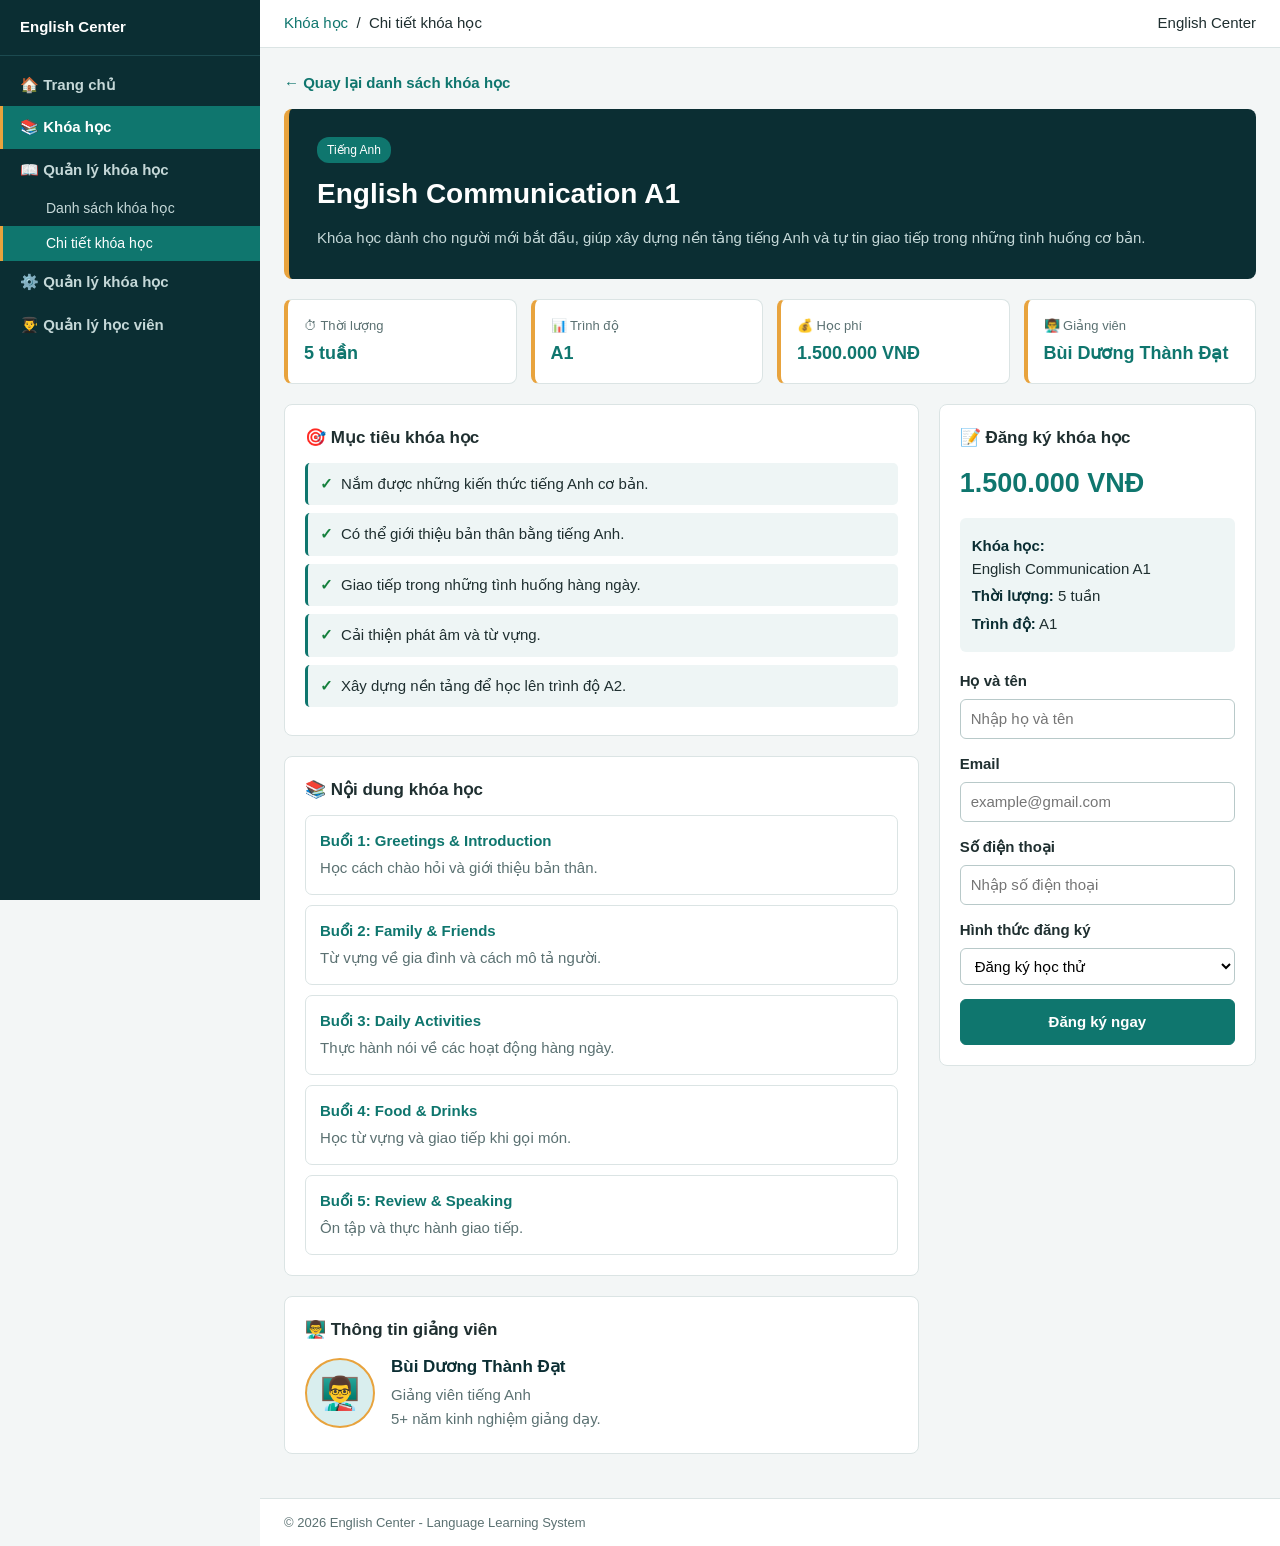
==== course-detail.html @ 7ed424e3 "Add files via upload" ====
<!DOCTYPE html>
<html lang="vi">

<head>
    <meta charset="UTF-8">
    <meta name="viewport" content="width=device-width, initial-scale=1.0">

    <title>Chi tiết khóa học - English Center</title>

    <style>


        :root{
            --pri:#0f766e;
            --dark:#0b2e33;
            --acc:#e8a33d;
            --bg:#f3f6f6;
            --bd:#dbe4e4;
            --ok:#15803d;
            --warn:#b45309;
            --dan:#b91c1c
        }

        *{
            box-sizing:border-box
        }

        body{
            margin:0;
            font:15px/1.5 "Be Vietnam Pro","Segoe UI",Arial,sans-serif;
            background:var(--bg);
            color:#1f2f30
        }

        a{
            color:inherit;
            text-decoration:none
        }

        :focus-visible{
            outline:2px solid var(--acc);
            outline-offset:2px
        }


        
        .layout{
            display:flex;
            min-height:100vh
        }


       
        .sidebar{
            width:260px;
            flex-shrink:0;
            background:var(--dark);
            color:#c5d8d8;
            padding:16px 0;
            position:sticky;
            top:0;
            height:100vh;
            overflow-y:auto
        }

        .brand{
            display:block;
            padding:0 20px 16px;
            margin-bottom:8px;
            font-weight:700;
            color:#fff;
            border-bottom:1px solid #1c4a50
        }

        .menu-link,
        .menu-group summary{
            display:block;
            padding:10px 20px;
            font-weight:600;
            cursor:pointer
        }

        .menu-group ul{
            list-style:none;
            margin:0;
            padding:0
        }

        .menu-group li a{
            display:block;
            padding:7px 20px 7px 46px;
            font-size:14px
        }

        .menu-link:hover,
        .menu-group summary:hover,
        .menu-group li a:hover{
            background:#12454b
        }

        .menu-link.active,
        .menu-group li a.active{
            background:var(--pri);
            color:#fff;
            box-shadow:inset 3px 0 var(--acc)
        }


        
        .content{
            flex:1;
            display:flex;
            flex-direction:column;
            min-width:0
        }


        .topbar{
            display:flex;
            justify-content:space-between;
            align-items:center;
            padding:12px 24px;
            background:#fff;
            border-bottom:1px solid var(--bd)
        }

        .breadcrumb a{
            color:var(--pri)
        }


        
        .main{
            flex:1;
            padding:24px
        }

        .main h1{
            margin:0 0 20px;
            font-size:22px
        }


       
        .card{
            background:#fff;
            border:1px solid var(--bd);
            border-radius:8px;
            padding:20px;
            margin-bottom:20px
        }

        .card h2{
            margin:0 0 12px;
            font-size:17px
        }

        .card h3{
            margin:0 0 12px;
            font-size:17px
        }



        .course-header{
            background:var(--dark);
            color:#fff;
            border-radius:8px;
            padding:28px;
            margin-bottom:20px;
            border-left:5px solid var(--acc)
        }

        .course-header .course-tag{
            display:inline-block;
            background:var(--pri);
            color:#fff;
            padding:4px 10px;
            border-radius:12px;
            font-size:12px;
            margin-bottom:10px
        }

        .course-header h1{
            margin:0 0 10px;
            font-size:28px
        }

        .course-header p{
            margin:0;
            color:#c5d8d8;
            max-width:850px;
            line-height:1.7
        }


      
        .course-info{
            display:grid;
            grid-template-columns:
                repeat(auto-fit,minmax(180px,1fr));
            gap:14px;
            margin-bottom:20px
        }

        .info-box{
            background:#fff;
            border:1px solid var(--bd);
            border-left:4px solid var(--acc);
            border-radius:8px;
            padding:16px
        }

        .info-box span{
            display:block;
            color:#5b7172;
            font-size:13px;
            margin-bottom:5px
        }

        .info-box strong{
            color:var(--pri);
            font-size:18px
        }



        .grid-2{
            display:grid;
            grid-template-columns:
                minmax(0,2fr)
                minmax(300px,1fr);
            gap:20px
        }


        .goal-list{
            list-style:none;
            padding:0;
            margin:0
        }

        .goal-list li{
            padding:10px 12px;
            margin-bottom:8px;
            background:#eef5f5;
            border-left:3px solid var(--pri);
            border-radius:5px
        }

        .goal-list li::before{
            content:"✓";
            color:var(--ok);
            font-weight:bold;
            margin-right:8px
        }


        
        .lesson{
            border:1px solid var(--bd);
            border-radius:7px;
            padding:14px;
            margin-bottom:10px;
            background:#fff
        }

        .lesson:last-child{
            margin-bottom:0
        }

        .lesson-title{
            font-weight:700;
            color:var(--pri);
            margin-bottom:5px
        }

        .lesson p{
            margin:0;
            color:#5b7172
        }


        
        .teacher{
            display:flex;
            align-items:center;
            gap:16px
        }

        .teacher-avatar{
            width:70px;
            height:70px;
            flex-shrink:0;
            border-radius:50%;
            background:#d9eeee;
            display:flex;
            align-items:center;
            justify-content:center;
            font-size:32px;
            border:2px solid var(--acc)
        }

        .teacher-info h3{
            margin:0 0 4px;
            color:var(--dark)
        }

        .teacher-info p{
            margin:2px 0;
            color:#5b7172
        }


       
        .register-card{
            position:sticky;
            top:20px
        }

        .register-price{
            font-size:27px;
            font-weight:700;
            color:var(--pri);
            margin-bottom:15px
        }

        .register-summary{
            background:#eef5f5;
            border-radius:6px;
            padding:12px;
            margin-bottom:18px
        }

        .register-summary p{
            margin:5px 0
        }

        .register-summary strong{
            color:var(--dark)
        }


        
        .field{
            display:flex;
            flex-direction:column;
            gap:6px;
            margin-bottom:14px
        }

        .field label{
            font-weight:600
        }

        input,
        select,
        textarea{
            width:100%;
            padding:8px 10px;
            border:1px solid #b8c9c9;
            border-radius:6px;
            font:inherit;
            background:#fff
        }

        input:focus,
        select:focus,
        textarea:focus{
            border-color:var(--pri);
            outline:none;
            box-shadow:0 0 0 2px rgba(15,118,110,.1)
        }



        .btn{
            display:inline-block;
            padding:8px 14px;
            border:1px solid #b8c9c9;
            border-radius:6px;
            background:#fff;
            font:inherit;
            cursor:pointer
        }

        .btn:hover{
            background:#eef5f5
        }

        .btn-primary{
            background:var(--pri);
            border-color:var(--pri);
            color:#fff;
            width:100%;
            padding:11px 14px;
            font-weight:600
        }

        .btn-primary:hover{
            background:#0d5f59
        }

        .btn-back{
            display:inline-block;
            color:var(--pri);
            margin-bottom:15px;
            font-weight:600
        }

        .btn-back:hover{
            text-decoration:underline
        }


        
        .success-message{
            display:none;
            margin-top:14px;
            padding:12px;
            border-radius:6px;
            background:#dcfce7;
            color:var(--ok);
            border:1px solid #bbf7d0
        }


       

        .footer{
            padding:14px 24px;
            font-size:13px;
            color:#5b7172;
            background:#fff;
            border-top:1px solid var(--bd)
        }


       

        @media(max-width:900px){

            .grid-2{
                grid-template-columns:1fr
            }

            .register-card{
                position:static
            }

        }


        @media(max-width:768px){

            .layout{
                flex-direction:column
            }

            .sidebar{
                width:100%;
                position:static;
                height:auto
            }

            .main,
            .topbar{
                padding:16px
            }

            .course-header h1{
                font-size:23px
            }

            .course-info{
                grid-template-columns:1fr 1fr
            }

        }


        @media(max-width:500px){

            .course-info{
                grid-template-columns:1fr
            }

            .teacher{
                align-items:flex-start
            }

        }

    </style>
</head>


<body>


<div class="layout">


   
    <aside class="sidebar">

        <a href="index.html" class="brand">
            English Center
        </a>


        <a href="index.html" class="menu-link">
            🏠 Trang chủ
        </a>


        <a href="courses.html" class="menu-link active">
            📚 Khóa học
        </a>


        <details class="menu-group" open>

            <summary>
                📖 Quản lý khóa học
            </summary>

            <ul>

                <li>
                    <a href="courses.html">
                        Danh sách khóa học
                    </a>
                </li>

                <li>
                    <a href="course-detail.html?course=a1"
                       class="active">
                        Chi tiết khóa học
                    </a>
                </li>

            </ul>

        </details>


        <a href="admin-courses.html" class="menu-link">
            ⚙️ Quản lý khóa học
        </a>


        <a href="admin-students.html" class="menu-link">
            👨‍🎓 Quản lý học viên
        </a>

    </aside>



    
    <div class="content">


        <!-- TOPBAR -->

        <div class="topbar">

            <div class="breadcrumb">

                <a href="courses.html">
                    Khóa học
                </a>

                &nbsp;/&nbsp;

                <span>
                    Chi tiết khóa học
                </span>

            </div>

            <div>
                English Center
            </div>

        </div>



        <!-- MAIN -->

        <main class="main">


            <!-- BACK -->

            <a href="courses.html" class="btn-back">
                ← Quay lại danh sách khóa học
            </a>



            <!-- COURSE HEADER -->

            <section class="course-header">

                <span class="course-tag" id="courseLanguage">
                    Tiếng Anh
                </span>

                <h1 id="courseTitle">
                    English Communication A1
                </h1>

                <p id="courseDescription">
                    Khóa học dành cho người mới bắt đầu,
                    giúp xây dựng nền tảng tiếng Anh và
                    tự tin giao tiếp trong những tình huống cơ bản.
                </p>

            </section>



            <!-- COURSE INFORMATION -->

            <div class="course-info">


                <div class="info-box">

                    <span>
                        ⏱ Thời lượng
                    </span>

                    <strong id="courseDuration">
                        5 tuần
                    </strong>

                </div>


                <div class="info-box">

                    <span>
                        📊 Trình độ
                    </span>

                    <strong id="courseLevel">
                        A1
                    </strong>

                </div>


                <div class="info-box">

                    <span>
                        💰 Học phí
                    </span>

                    <strong id="coursePrice">
                        1.500.000 VNĐ
                    </strong>

                </div>


                <div class="info-box">

                    <span>
                        👨‍🏫 Giảng viên
                    </span>

                    <strong id="courseTeacher">
                        Nguyễn Minh Anh
                    </strong>

                </div>

            </div>



            <!-- 2 COLUMNS -->

            <div class="grid-2">


                <!-- =================================================
                     LEFT
                ================================================== -->

                <div>


                    <!-- MỤC TIÊU -->

                    <section class="card">

                        <h2>
                            🎯 Mục tiêu khóa học
                        </h2>

                        <ul
                            class="goal-list"
                            id="courseGoals">
                        </ul>

                    </section>



                    <!-- NỘI DUNG -->

                    <section class="card">

                        <h2>
                            📚 Nội dung khóa học
                        </h2>

                        <div id="courseLessons">
                        </div>

                    </section>



                    <!-- GIẢNG VIÊN -->

                    <section class="card">

                        <h2>
                            👨‍🏫 Thông tin giảng viên
                        </h2>

                        <div class="teacher">

                            <div class="teacher-avatar">
                                👨‍🏫
                            </div>

                            <div class="teacher-info">

                                <h3 id="teacherName">
                                    Nguyễn Minh Anh
                                </h3>

                                <p id="teacherJob">
                                    Giảng viên tiếng Anh
                                </p>

                                <p id="teacherExperience">
                                    5+ năm kinh nghiệm giảng dạy.
                                </p>

                            </div>

                        </div>

                    </section>


                </div>



                <!-- =================================================
                     RIGHT - REGISTER
                ================================================== -->

                <div>


                    <section class="card register-card">

                        <h2>
                            📝 Đăng ký khóa học
                        </h2>


                        <div
                            class="register-price"
                            id="registerPrice">
                            1.500.000 VNĐ
                        </div>


                        <div class="register-summary">

                            <p>
                                <strong>Khóa học:</strong><br>

                                <span id="registerCourse">
                                    English Communication A1
                                </span>
                            </p>


                            <p>
                                <strong>Thời lượng:</strong>

                                <span id="registerDuration">
                                    5 tuần
                                </span>
                            </p>


                            <p>
                                <strong>Trình độ:</strong>

                                <span id="registerLevel">
                                    A1
                                </span>
                            </p>

                        </div>



                        <!-- FORM -->

                        <form id="registerForm">


                            <div class="field">

                                <label for="studentName">
                                    Họ và tên
                                </label>

                                <input
                                    type="text"
                                    id="studentName"
                                    placeholder="Nhập họ và tên"
                                    required
                                >

                            </div>



                            <div class="field">

                                <label for="studentEmail">
                                    Email
                                </label>

                                <input
                                    type="email"
                                    id="studentEmail"
                                    placeholder="example@gmail.com"
                                    required
                                >

                            </div>



                            <div class="field">

                                <label for="studentPhone">
                                    Số điện thoại
                                </label>

                                <input
                                    type="tel"
                                    id="studentPhone"
                                    placeholder="Nhập số điện thoại"
                                    required
                                >

                            </div>



                            <div class="field">

                                <label for="registerType">
                                    Hình thức đăng ký
                                </label>

                                <select id="registerType">

                                    <option value="trial">
                                        Đăng ký học thử
                                    </option>

                                    <option value="course">
                                        Đăng ký khóa học
                                    </option>

                                </select>

                            </div>



                            <button
                                type="submit"
                                class="btn btn-primary">

                                Đăng ký ngay

                            </button>


                        </form>



                        <!-- SUCCESS -->

                        <div
                            class="success-message"
                            id="successMessage">

                        </div>


                    </section>


                </div>


            </div>


        </main>



        <!-- FOOTER -->

        <footer class="footer">

            © 2026 English Center -
            Language Learning System

        </footer>


    </div>

</div>



<!-- =========================================================
     JAVASCRIPT
========================================================= -->

<script>


    /* =====================================================
       LẤY ID KHÓA HỌC TRÊN URL
       
       Ví dụ:
       course-detail.html?course=a1
       course-detail.html?course=a2
       course-detail.html?course=b1
       ===================================================== */

    const urlParams =
        new URLSearchParams(window.location.search);

    const courseId =
        urlParams.get("course") || "a1";



    /* =====================================================
       DỮ LIỆU KHÓA HỌC
       ===================================================== */

    const courses = {


        /* ================= A1 ================= */

        a1: {

            language: "Tiếng Anh",

            title: "English Communication A1",

            description:
                "Khóa học dành cho người mới bắt đầu, giúp xây dựng nền tảng tiếng Anh và tự tin giao tiếp trong những tình huống cơ bản.",

            duration: "5 tuần",

            level: "A1",

            price: "1.500.000 VNĐ",

            teacher: "Bùi Dương Thành Đạt",

            teacherJob: "Giảng viên tiếng Anh",

            teacherExperience:
                "5+ năm kinh nghiệm giảng dạy.",


            goals: [

                "Nắm được những kiến thức tiếng Anh cơ bản.",

                "Có thể giới thiệu bản thân bằng tiếng Anh.",

                "Giao tiếp trong những tình huống hàng ngày.",

                "Cải thiện phát âm và từ vựng.",

                "Xây dựng nền tảng để học lên trình độ A2."

            ],


            lessons: [

                [
                    "Buổi 1: Greetings & Introduction",
                    "Học cách chào hỏi và giới thiệu bản thân."
                ],

                [
                    "Buổi 2: Family & Friends",
                    "Từ vựng về gia đình và cách mô tả người."
                ],

                [
                    "Buổi 3: Daily Activities",
                    "Thực hành nói về các hoạt động hàng ngày."
                ],

                [
                    "Buổi 4: Food & Drinks",
                    "Học từ vựng và giao tiếp khi gọi món."
                ],

                [
                    "Buổi 5: Review & Speaking",
                    "Ôn tập và thực hành giao tiếp."
                ]

            ]

        },


        /* ================= A2 ================= */

        a2: {

            language: "Tiếng Anh",

            title: "English Communication A2",

            description:
                "Phát triển khả năng giao tiếp trong những tình huống hàng ngày.",

            duration: "6 tuần",

            level: "A2",

            price: "1.800.000 VNĐ",

            teacher: "Nguyễn Lê Tường ",

            teacherJob: "Giảng viên tiếng Anh",

            teacherExperience:
                "5+ năm kinh nghiệm giảng dạy.",


            goals: [

                "Mở rộng vốn từ vựng tiếng Anh.",

                "Giao tiếp trong nhiều tình huống hàng ngày.",

                "Cải thiện kỹ năng nghe và nói.",

                "Sử dụng được các cấu trúc câu cơ bản.",

                "Chuẩn bị nền tảng để học lên B1."

            ],


            lessons: [

                [
                    "Buổi 1: Daily Conversation",
                    "Thực hành các đoạn hội thoại thường gặp."
                ],

                [
                    "Buổi 2: Shopping",
                    "Học cách giao tiếp khi mua sắm."
                ],

                [
                    "Buổi 3: Travel",
                    "Từ vựng và hội thoại trong du lịch."
                ],

                [
                    "Buổi 4: Work & Study",
                    "Giao tiếp về công việc và học tập."
                ],

                [
                    "Buổi 5: Listening Practice",
                    "Luyện nghe các đoạn hội thoại ngắn."
                ],

                [
                    "Buổi 6: Review & Speaking",
                    "Ôn tập và thực hành giao tiếp."
                ]

            ]

        },


        /* ================= B1 ================= */

        b1: {

            language: "Tiếng Anh",

            title: "English Intermediate B1",

            description:
                "Cải thiện giao tiếp và khả năng sử dụng tiếng Anh trong học tập.",

            duration: "8 tuần",

            level: "B1",

            price: "2.500.000 VNĐ",

            teacher: "Tạ Dương Bảo Anh",

            teacherJob: "Giảng viên tiếng Anh",

            teacherExperience:
                "7+ năm kinh nghiệm giảng dạy.",


            goals: [

                "Giao tiếp tự tin hơn bằng tiếng Anh.",

                "Cải thiện kỹ năng nghe và nói.",

                "Sử dụng tiếng Anh trong học tập.",

                "Mở rộng vốn từ vựng.",

                "Phát triển khả năng trình bày ý kiến."

            ],


            lessons: [

                [
                    "Buổi 1: Communication Skills",
                    "Phát triển kỹ năng giao tiếp."
                ],

                [
                    "Buổi 2: Education",
                    "Từ vựng và hội thoại về giáo dục."
                ],

                [
                    "Buổi 3: Work",
                    "Giao tiếp trong môi trường công việc."
                ],

                [
                    "Buổi 4: Technology",
                    "Thảo luận về công nghệ."
                ],

                [
                    "Buổi 5: Environment",
                    "Từ vựng và thảo luận về môi trường."
                ],

                [
                    "Buổi 6: Presentation",
                    "Luyện kỹ năng thuyết trình."
                ],

                [
                    "Buổi 7: Discussion",
                    "Thực hành thảo luận và đưa ra ý kiến."
                ],

                [
                    "Buổi 8: Final Review",
                    "Ôn tập và đánh giá cuối khóa."
                ]

            ]

        },


        /* ================= B2 ================= */

        b2: {

            language: "Tiếng Anh",

            title: "English Upper Intermediate B2",

            description:
                "Nâng cao khả năng sử dụng tiếng Anh trong học tập và công việc.",

            duration: "10 tuần",

            level: "B2",

            price: "3.000.000 VNĐ",

            teacher: "Tạ Dương Bảo Anh ",

            teacherJob: "Giảng viên tiếng Anh",

            teacherExperience:
                "7+ năm kinh nghiệm giảng dạy.",


            goals: [

                "Giao tiếp tiếng Anh ở trình độ nâng cao.",

                "Phát triển kỹ năng thuyết trình.",

                "Sử dụng tiếng Anh trong môi trường công việc.",

                "Cải thiện kỹ năng viết.",

                "Phát triển khả năng tranh luận."

            ],


            lessons: [

                [
                    "Buổi 1: Advanced Communication",
                    "Phát triển khả năng giao tiếp nâng cao."
                ],

                [
                    "Buổi 2: Academic English",
                    "Sử dụng tiếng Anh trong học tập."
                ],

                [
                    "Buổi 3: Business English",
                    "Tiếng Anh trong môi trường công việc."
                ],

                [
                    "Buổi 4: Presentation Skills",
                    "Luyện kỹ năng thuyết trình."
                ],

                [
                    "Buổi 5: Debate",
                    "Thực hành tranh luận bằng tiếng Anh."
                ],

                [
                    "Buổi 6: Writing",
                    "Phát triển kỹ năng viết."
                ],

                [
                    "Buổi 7: Listening",
                    "Luyện nghe nội dung nâng cao."
                ],

                [
                    "Buổi 8: Speaking",
                    "Thực hành giao tiếp chuyên sâu."
                ],

                [
                    "Buổi 9: Project",
                    "Thực hiện bài tập tổng hợp."
                ],

                [
                    "Buổi 10: Final Review",
                    "Ôn tập và đánh giá cuối khóa."
                ]

            ]

        },


        /* ================= KOREAN ================= */

        korean: {

            language: "Tiếng Hàn",

            title: "Korean Beginner",

            description:
                "Làm quen với bảng chữ cái Hangul và giao tiếp tiếng Hàn cơ bản.",

            duration: "6 tuần",

            level: "TOPIK 1",

            price: "1.700.000 VNĐ",

            teacher: "Lê Nguyễn Minh Huy",

            teacherJob: "Giảng viên tiếng Hàn",

            teacherExperience:
                "5+ năm kinh nghiệm giảng dạy tiếng Hàn.",


            goals: [

                "Làm quen với bảng chữ cái Hangul.",

                "Đọc và viết những từ tiếng Hàn cơ bản.",

                "Giới thiệu bản thân bằng tiếng Hàn.",

                "Giao tiếp trong những tình huống đơn giản.",

                "Xây dựng nền tảng để học tiếng Hàn nâng cao."

            ],


            lessons: [

                [
                    "Buổi 1: Hangul",
                    "Làm quen với bảng chữ cái tiếng Hàn."
                ],

                [
                    "Buổi 2: Greetings",
                    "Học cách chào hỏi và giới thiệu."
                ],

                [
                    "Buổi 3: Family",
                    "Từ vựng về gia đình."
                ],

                [
                    "Buổi 4: Daily Life",
                    "Giao tiếp về cuộc sống hàng ngày."
                ],

                [
                    "Buổi 5: Food",
                    "Từ vựng và giao tiếp về món ăn."
                ],

                [
                    "Buổi 6: Review",
                    "Ôn tập và thực hành."
                ]

            ]

        },


        /* ================= JAPANESE ================= */

        japanese: {

            language: "Tiếng Nhật",

            title: "Japanese Beginner",

            description:
                "Học Hiragana, Katakana và giao tiếp tiếng Nhật cơ bản.",

            duration: "6 tuần",

            level: "N5",

            price: "1.700.000 VNĐ",

            teacher: "Nguyễn Xuân Nghi",

            teacherJob: "Giảng viên tiếng Nhật",

            teacherExperience:
                "5+ năm kinh nghiệm giảng dạy tiếng Nhật.",


            goals: [

                "Làm quen với Hiragana và Katakana.",

                "Đọc được những từ tiếng Nhật cơ bản.",

                "Giới thiệu bản thân bằng tiếng Nhật.",

                "Giao tiếp trong những tình huống đơn giản.",

                "Xây dựng nền tảng để học tiếng Nhật tiếp theo."

            ],


            lessons: [

                [
                    "Buổi 1: Hiragana",
                    "Làm quen với bảng chữ Hiragana."
                ],

                [
                    "Buổi 2: Katakana",
                    "Học bảng chữ Katakana."
                ],

                [
                    "Buổi 3: Greetings",
                    "Học cách chào hỏi bằng tiếng Nhật."
                ],

                [
                    "Buổi 4: Self Introduction",
                    "Thực hành giới thiệu bản thân."
                ],

                [
                    "Buổi 5: Daily Conversation",
                    "Giao tiếp trong cuộc sống hàng ngày."
                ],

                [
                    "Buổi 6: Review",
                    "Ôn tập và thực hành."
                ]

            ]

        }

    };



    /* =====================================================
       LẤY KHÓA HỌC
       ===================================================== */

    const course =
        courses[courseId] || courses.a1;



    /* =====================================================
       HIỂN THỊ THÔNG TIN KHÓA HỌC
       ===================================================== */

    document.title =
        course.title + " - English Center";


    document.getElementById("courseLanguage")
        .textContent = course.language;


    document.getElementById("courseTitle")
        .textContent = course.title;


    document.getElementById("courseDescription")
        .textContent = course.description;


    document.getElementById("courseDuration")
        .textContent = course.duration;


    document.getElementById("courseLevel")
        .textContent = course.level;


    document.getElementById("coursePrice")
        .textContent = course.price;


    document.getElementById("courseTeacher")
        .textContent = course.teacher;



    /* =====================================================
       HIỂN THỊ THÔNG TIN ĐĂNG KÝ
       ===================================================== */

    document.getElementById("registerPrice")
        .textContent = course.price;


    document.getElementById("registerCourse")
        .textContent = course.title;


    document.getElementById("registerDuration")
        .textContent = course.duration;


    document.getElementById("registerLevel")
        .textContent = course.level;



    /* =====================================================
       HIỂN THỊ MỤC TIÊU
       ===================================================== */

    const goals =
        document.getElementById("courseGoals");

    goals.innerHTML = "";


    course.goals.forEach(function(goal){

        const li =
            document.createElement("li");

        li.textContent = goal;

        goals.appendChild(li);

    });



    /* =====================================================
       HIỂN THỊ NỘI DUNG BUỔI HỌC
       ===================================================== */

    const lessons =
        document.getElementById("courseLessons");

    lessons.innerHTML = "";


    course.lessons.forEach(function(item){

        const lesson =
            document.createElement("div");

        lesson.className = "lesson";


        lesson.innerHTML = `

            <div class="lesson-title">
                ${item[0]}
            </div>

            <p>
                ${item[1]}
            </p>

        `;


        lessons.appendChild(lesson);

    });



    /* =====================================================
       THÔNG TIN GIẢNG VIÊN
       ===================================================== */

    document.getElementById("teacherName")
        .textContent = course.teacher;


    document.getElementById("teacherJob")
        .textContent = course.teacherJob;


    document.getElementById("teacherExperience")
        .textContent = course.teacherExperience;



    /* =====================================================
       FORM ĐĂNG KÝ
       ===================================================== */

    const form =
        document.getElementById("registerForm");


    form.addEventListener("submit", function(event){

        event.preventDefault();


        const name =
            document.getElementById("studentName").value;


        const success =
            document.getElementById("successMessage");


        success.style.display = "block";


        success.innerHTML = `

            <strong>✓ Đăng ký thành công!</strong><br>

            Cảm ơn <strong>${name}</strong> đã đăng ký
            khóa <strong>${course.title}</strong>.

            <br>

            Trung tâm sẽ liên hệ với bạn trong thời gian
            sớm nhất.

        `;


        form.reset();

    });


</script>


</body>
</html>
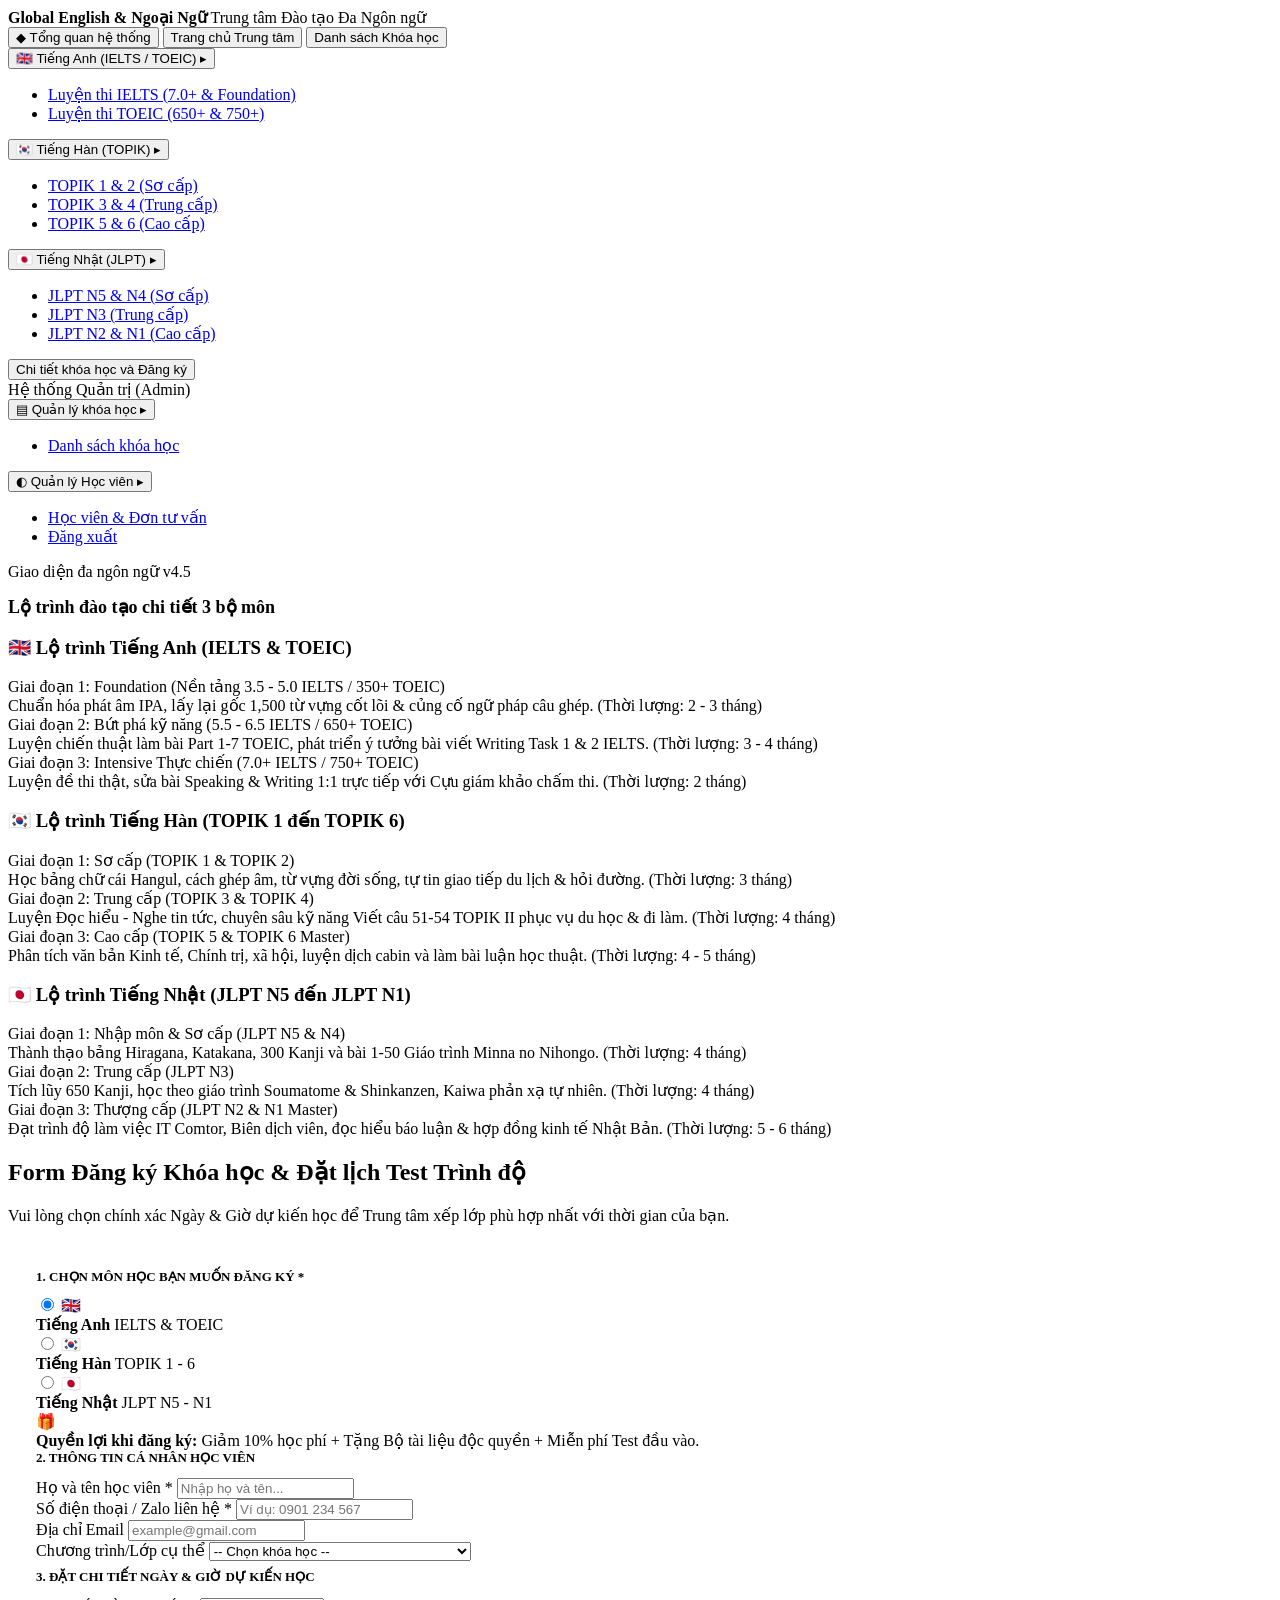
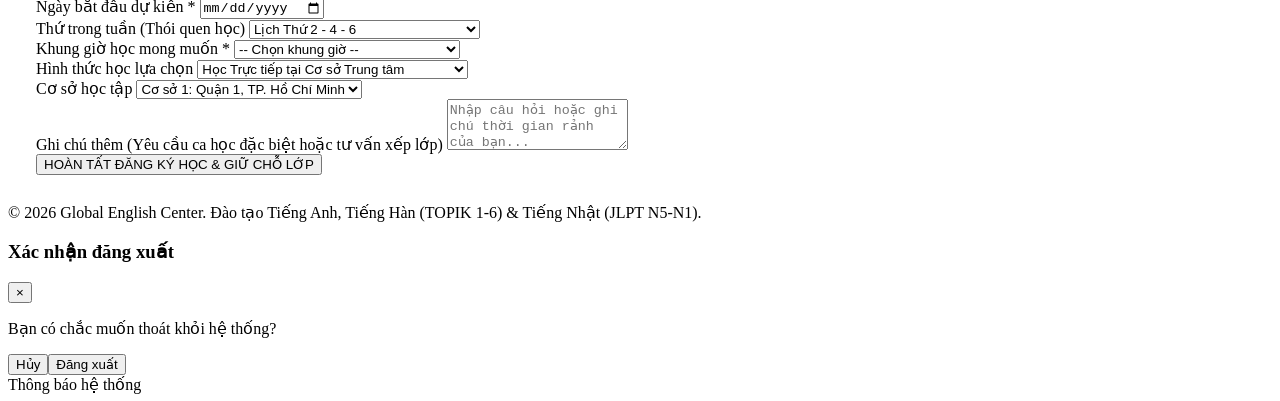
==== commit a43df9e5: "Add files via upload" ====
--- a/course-detail.html
+++ b/course-detail.html
@@ -1,1664 +1,404 @@
 <!DOCTYPE html>
 <html lang="vi">
-
 <head>
-    <meta charset="UTF-8">
-    <meta name="viewport" content="width=device-width, initial-scale=1.0">
-
-    <title>Chi tiết khóa học - English Center</title>
-
-    <style>
-
-
-        :root{
-            --pri:#0f766e;
-            --dark:#0b2e33;
-            --acc:#e8a33d;
-            --bg:#f3f6f6;
-            --bd:#dbe4e4;
-            --ok:#15803d;
-            --warn:#b45309;
-            --dan:#b91c1c
+<meta charset="UTF-8">
+<meta name="viewport" content="width=device-width, initial-scale=1">
+<title>Global English & Ngoại ngữ Quốc tế — Chi tiết khóa học và Đăng ký</title>
+<link rel="preconnect" href="https://fonts.googleapis.com">
+<link rel="preconnect" href="https://fonts.gstatic.com" crossorigin>
+<link href="https://fonts.googleapis.com/css2?family=Be+Vietnam+Pro:wght@400;500;600;700&display=swap" rel="stylesheet">
+
+
+</head>
+<body>
+  <div class="scrim" id="scrim"></div>
+  <div class="layout">
+<aside class="sidebar" id="sidebar">
+  <div class="brand">
+    <b>Global English & Ngoại Ngữ</b>
+    <span>Trung tâm Đào tạo Đa Ngôn ngữ</span>
+  </div>
+
+  <nav class="nav" aria-label="Điều hướng chính">
+    <button class="nav-item" data-page="dashboard"><span class="nav-ico">◆</span> Tổng quan hệ thống</button>
+
+    <button class="nav-item" data-page="public-home">Trang chủ Trung tâm</button>
+    <button class="nav-item" data-page="public-courses">Danh sách Khóa học</button>
+
+    <!-- MENU TIẾNG ANH -->
+    <div class="nav-group open" id="grp-english">
+      <button class="nav-toggle" aria-expanded="true"><span class="nav-ico">🇬🇧</span> Tiếng Anh (IELTS / TOEIC) <span class="caret">▸</span></button>
+      <ul class="nav-sub">
+        <li><a href="#eng-ielts" data-page="eng-ielts">Luyện thi IELTS (7.0+ & Foundation)</a></li>
+        <li><a href="#eng-toeic" data-page="eng-toeic">Luyện thi TOEIC (650+ & 750+)</a></li>
+      </ul>
+    </div>
+
+    <!-- MENU TIẾNG HÀN -->
+    <div class="nav-group open" id="grp-korean">
+      <button class="nav-toggle" aria-expanded="true"><span class="nav-ico">🇰🇷</span> Tiếng Hàn (TOPIK) <span class="caret">▸</span></button>
+      <ul class="nav-sub">
+        <li><a href="#topik-12" data-page="topik-12">TOPIK 1 & 2 (Sơ cấp)</a></li>
+        <li><a href="#topik-34" data-page="topik-34">TOPIK 3 & 4 (Trung cấp)</a></li>
+        <li><a href="#topik-56" data-page="topik-56">TOPIK 5 & 6 (Cao cấp)</a></li>
+      </ul>
+    </div>
+
+    <!-- MENU TIẾNG NHẬT -->
+    <div class="nav-group open" id="grp-japanese">
+      <button class="nav-toggle" aria-expanded="true"><span class="nav-ico">🇯🇵</span> Tiếng Nhật (JLPT) <span class="caret">▸</span></button>
+      <ul class="nav-sub">
+        <li><a href="#jlpt-n5n4" data-page="jlpt-n5n4">JLPT N5 & N4 (Sơ cấp)</a></li>
+        <li><a href="#jlpt-n3" data-page="jlpt-n3">JLPT N3 (Trung cấp)</a></li>
+        <li><a href="#jlpt-n2n1" data-page="jlpt-n2n1">JLPT N2 & N1 (Cao cấp)</a></li>
+      </ul>
+    </div>
+
+    <!-- TÊN MENU MỚI ĐÃ ĐỔI THEO YÊU CẦU -->
+    <button class="nav-item active" data-page="course-detail">Chi tiết khóa học và Đăng ký</button>
+
+    <div class="nav-title">Hệ thống Quản trị (Admin)</div>
+    <div class="nav-group open" id="grp-course">
+      <button class="nav-toggle" aria-expanded="true"><span class="nav-ico">▤</span> Quản lý khóa học <span class="caret">▸</span></button>
+      <ul class="nav-sub">
+        <li><a href="#courses" data-page="courses">Danh sách khóa học</a></li>
+      </ul>
+    </div>
+    <div class="nav-group open" id="grp-account">
+      <button class="nav-toggle" aria-expanded="true"><span class="nav-ico">◐</span> Quản lý Học viên <span class="caret">▸</span></button>
+      <ul class="nav-sub">
+        <li><a href="#students" data-page="students">Học viên & Đơn tư vấn</a></li>
+        <li><a href="#" data-modal="m-logout">Đăng xuất</a></li>
+      </ul>
+    </div>
+  </nav>
+
+  <div class="sidebar-foot">Giao diện đa ngôn ngữ v4.5</div>
+</aside>
+    <div class="content">
+
+      <main class="main">
+<section class="page show" id="course-detail" data-title="Chi tiết khóa học và Đăng ký" data-crumb="Trang chủ / Chi tiết khóa học và Đăng ký">
+      
+      <!-- PHẦN 1: CHI TIẾT LỘ TRÌNH HỌC BÀI BẢN CHO 3 MÔN -->
+      <h2 style="font-size:18px; font-weight:700; margin-bottom:14px; color:var(--ink);">Lộ trình đào tạo chi tiết 3 bộ môn</h2>
+      
+      <div class="roadmap-container">
+        
+        <!-- LỘ TRÌNH TIẾNG ANH -->
+        <div class="roadmap-card">
+          <h3>🇬🇧 Lộ trình Tiếng Anh (IELTS & TOEIC)</h3>
+          <div class="timeline">
+            <div class="timeline-item">
+              <div class="timeline-title">Giai đoạn 1: Foundation (Nền tảng 3.5 - 5.0 IELTS / 350+ TOEIC)</div>
+              <div class="timeline-desc">Chuẩn hóa phát âm IPA, lấy lại gốc 1,500 từ vựng cốt lõi & củng cố ngữ pháp câu ghép. (Thời lượng: 2 - 3 tháng)</div>
+            </div>
+            <div class="timeline-item">
+              <div class="timeline-title">Giai đoạn 2: Bứt phá kỹ năng (5.5 - 6.5 IELTS / 650+ TOEIC)</div>
+              <div class="timeline-desc">Luyện chiến thuật làm bài Part 1-7 TOEIC, phát triển ý tưởng bài viết Writing Task 1 & 2 IELTS. (Thời lượng: 3 - 4 tháng)</div>
+            </div>
+            <div class="timeline-item">
+              <div class="timeline-title">Giai đoạn 3: Intensive Thực chiến (7.0+ IELTS / 750+ TOEIC)</div>
+              <div class="timeline-desc">Luyện đề thi thật, sửa bài Speaking & Writing 1:1 trực tiếp với Cựu giám khảo chấm thi. (Thời lượng: 2 tháng)</div>
+            </div>
+          </div>
+        </div>
+
+        <!-- LỘ TRÌNH TIẾNG HÀN -->
+        <div class="roadmap-card">
+          <h3>🇰🇷 Lộ trình Tiếng Hàn (TOPIK 1 đến TOPIK 6)</h3>
+          <div class="timeline">
+            <div class="timeline-item">
+              <div class="timeline-title">Giai đoạn 1: Sơ cấp (TOPIK 1 & TOPIK 2)</div>
+              <div class="timeline-desc">Học bảng chữ cái Hangul, cách ghép âm, từ vựng đời sống, tự tin giao tiếp du lịch & hỏi đường. (Thời lượng: 3 tháng)</div>
+            </div>
+            <div class="timeline-item">
+              <div class="timeline-title">Giai đoạn 2: Trung cấp (TOPIK 3 & TOPIK 4)</div>
+              <div class="timeline-desc">Luyện Đọc hiểu - Nghe tin tức, chuyên sâu kỹ năng Viết câu 51-54 TOPIK II phục vụ du học & đi làm. (Thời lượng: 4 tháng)</div>
+            </div>
+            <div class="timeline-item">
+              <div class="timeline-title">Giai đoạn 3: Cao cấp (TOPIK 5 & TOPIK 6 Master)</div>
+              <div class="timeline-desc">Phân tích văn bản Kinh tế, Chính trị, xã hội, luyện dịch cabin và làm bài luận học thuật. (Thời lượng: 4 - 5 tháng)</div>
+            </div>
+          </div>
+        </div>
+
+        <!-- LỘ TRÌNH TIẾNG NHẬT -->
+        <div class="roadmap-card">
+          <h3>🇯🇵 Lộ trình Tiếng Nhật (JLPT N5 đến JLPT N1)</h3>
+          <div class="timeline">
+            <div class="timeline-item">
+              <div class="timeline-title">Giai đoạn 1: Nhập môn & Sơ cấp (JLPT N5 & N4)</div>
+              <div class="timeline-desc">Thành thạo bảng Hiragana, Katakana, 300 Kanji và bài 1-50 Giáo trình Minna no Nihongo. (Thời lượng: 4 tháng)</div>
+            </div>
+            <div class="timeline-item">
+              <div class="timeline-title">Giai đoạn 2: Trung cấp (JLPT N3)</div>
+              <div class="timeline-desc">Tích lũy 650 Kanji, học theo giáo trình Soumatome & Shinkanzen, Kaiwa phản xạ tự nhiên. (Thời lượng: 4 tháng)</div>
+            </div>
+            <div class="timeline-item">
+              <div class="timeline-title">Giai đoạn 3: Thượng cấp (JLPT N2 & N1 Master)</div>
+              <div class="timeline-desc">Đạt trình độ làm việc IT Comtor, Biên dịch viên, đọc hiểu báo luận & hợp đồng kinh tế Nhật Bản. (Thời lượng: 5 - 6 tháng)</div>
+            </div>
+          </div>
+        </div>
+
+      </div>
+
+      <!-- PHẦN 2: FORM ĐĂNG KÝ HỌC VIÊN CHI TIẾT TỪ NGÀY & GIỜ -->
+      <div class="reg-container">
+        
+        <div class="reg-card">
+          <div class="reg-header">
+            <h2>Form Đăng ký Khóa học & Đặt lịch Test Trình độ</h2>
+            <p>Vui lòng chọn chính xác Ngày & Giờ dự kiến học để Trung tâm xếp lớp phù hợp nhất với thời gian của bạn.</p>
+          </div>
+
+          <div class="card-body" style="padding:28px;">
+            <form onsubmit="event.preventDefault(); showToast('🎉 Đăng ký thành công! Trung tâm đã ghi nhận Ngày & Giờ học của bạn.');">
+              
+              <!-- 1. Chọn Môn Học -->
+              <label style="display:block; font-size:13px; font-weight:700; color:var(--text); margin-bottom:10px;">
+                1. CHỌN MÔN HỌC BẠN MUỐN ĐĂNG KÝ <span style="color:var(--red)">*</span>
+              </label>
+              
+              <div class="subject-selector">
+                <label class="subject-opt selected" onclick="selectSubject(this)">
+                  <input type="radio" name="subject" value="English" checked>
+                  <span class="subject-ico">🇬🇧</span>
+                  <div class="subject-info">
+                    <b>Tiếng Anh</b>
+                    <span>IELTS & TOEIC</span>
+                  </div>
+                </label>
+
+                <label class="subject-opt" onclick="selectSubject(this)">
+                  <input type="radio" name="subject" value="Korean">
+                  <span class="subject-ico">🇰🇷</span>
+                  <div class="subject-info">
+                    <b>Tiếng Hàn</b>
+                    <span>TOPIK 1 - 6</span>
+                  </div>
+                </label>
+
+                <label class="subject-opt" onclick="selectSubject(this)">
+                  <input type="radio" name="subject" value="Japanese">
+                  <span class="subject-ico">🇯🇵</span>
+                  <div class="subject-info">
+                    <b>Tiếng Nhật</b>
+                    <span>JLPT N5 - N1</span>
+                  </div>
+                </label>
+              </div>
+
+              <!-- Hộp Ưu Đãi -->
+              <div class="benefits-box">
+                <span>🎁</span>
+                <div>
+                  <b>Quyền lợi khi đăng ký:</b> Giảm 10% học phí + Tặng Bộ tài liệu độc quyền + Miễn phí Test đầu vào.
+                </div>
+              </div>
+
+              <!-- 2. Thông Tin Cá Nhân -->
+              <label style="display:block; font-size:13px; font-weight:700; color:var(--text); margin-bottom:12px;">
+                2. THÔNG TIN CÁ NHÂN HỌC VIÊN
+              </label>
+
+              <div class="form-grid-2">
+                <div class="form-field">
+                  <label>Họ và tên học viên <span class="req">*</span></label>
+                  <input type="text" placeholder="Nhập họ và tên..." required>
+                </div>
+
+                <div class="form-field">
+                  <label>Số điện thoại / Zalo liên hệ <span class="req">*</span></label>
+                  <input type="tel" placeholder="Ví dụ: 0901 234 567" required>
+                </div>
+              </div>
+
+              <div class="form-grid-2">
+                <div class="form-field">
+                  <label>Địa chỉ Email</label>
+                  <input type="email" placeholder="example@gmail.com">
+                </div>
+
+                <div class="form-field">
+                  <label>Chương trình/Lớp cụ thể</label>
+                  <select required>
+                    <option value="">-- Chọn khóa học --</option>
+                    <option>Luyện thi IELTS Intensive 7.0+</option>
+                    <option>Luyện thi IELTS Foundation (3.5 - 5.0)</option>
+                    <option>Luyện thi TOEIC 650+ / 750+</option>
+                    <option>Tiếng Hàn TOPIK 1 & 2 (Sơ cấp)</option>
+                    <option>Tiếng Hàn TOPIK 3 & 4 (Trung cấp)</option>
+                    <option>Tiếng Hàn TOPIK 5 & 6 (Cao cấp)</option>
+                    <option>Tiếng Nhật JLPT N5 & N4 (Sơ cấp)</option>
+                    <option>Tiếng Nhật JLPT N3 (Trung cấp)</option>
+                    <option>Tiếng Nhật JLPT N2 & N1 (Thượng cấp)</option>
+                  </select>
+                </div>
+              </div>
+
+              <!-- 3. CHI TIẾT NGÀY & GIỜ ĐĂNG KÝ HỌC -->
+              <label style="display:block; font-size:13px; font-weight:700; color:var(--text); margin-top:8px; margin-bottom:12px;">
+                3. ĐẶT CHI TIẾT NGÀY & GIỜ DỰ KIẾN HỌC
+              </label>
+
+              <div class="form-grid-3">
+                <div class="form-field">
+                  <label>Ngày bắt đầu dự kiến <span class="req">*</span></label>
+                  <input type="date" required style="cursor:pointer;">
+                </div>
+
+                <div class="form-field">
+                  <label>Thứ trong tuần (Thói quen học)</label>
+                  <select required>
+                    <option>Lịch Thứ 2 - 4 - 6</option>
+                    <option>Lịch Thứ 3 - 5 - 7</option>
+                    <option>Lịch Cuối tuần (Thứ 7 & Chủ Nhật)</option>
+                  </select>
+                </div>
+
+                <div class="form-field">
+                  <label>Khung giờ học mong muốn <span class="req">*</span></label>
+                  <select required>
+                    <option value="">-- Chọn khung giờ --</option>
+                    <option>Ca Sáng: 08:00 - 10:00</option>
+                    <option>Ca Sáng: 10:00 - 12:00</option>
+                    <option>Ca Chiều: 14:00 - 16:00</option>
+                    <option>Ca Chiều: 16:00 - 18:00</option>
+                    <option>Ca Tối 1: 18:00 - 20:00 (Phổ biến)</option>
+                    <option>Ca Tối 2: 18:30 - 20:30 (Phổ biến)</option>
+                  </select>
+                </div>
+              </div>
+
+              <div class="form-grid-2">
+                <div class="form-field">
+                  <label>Hình thức học lựa chọn</label>
+                  <select>
+                    <option>Học Trực tiếp tại Cơ sở Trung tâm</option>
+                    <option>Học Trực tuyến (Online qua Google Meet)</option>
+                  </select>
+                </div>
+
+                <div class="form-field">
+                  <label>Cơ sở học tập</label>
+                  <select>
+                    <option>Cơ sở 1: Quận 1, TP. Hồ Chí Minh</option>
+                    <option>Cơ sở 2: Quận 3, TP. Hồ Chí Minh</option>
+                  </select>
+                </div>
+              </div>
+
+              <div class="form-field">
+                <label>Ghi chú thêm (Yêu cầu ca học đặc biệt hoặc tư vấn xếp lớp)</label>
+                <textarea rows="3" placeholder="Nhập câu hỏi hoặc ghi chú thời gian rảnh của bạn..."></textarea>
+              </div>
+
+              <button type="submit" class="btn-submit-large">HOÀN TẤT ĐĂNG KÝ HỌC & GIỮ CHỖ LỚP</button>
+
+            </form>
+          </div>
+        </div>
+
+      </div>
+    </section>
+      </main>
+<footer class="foot">
+    © 2026 Global English Center. Đào tạo Tiếng Anh, Tiếng Hàn (TOPIK 1-6) & Tiếng Nhật (JLPT N5-N1).
+  </footer>
+    </div>
+  </div>
+<!-- MODAL POPUP -->
+<div class="overlay" id="m-logout">
+  <div class="modal">
+    <div class="modal-head"><h3>Xác nhận đăng xuất</h3><button class="modal-close" data-close="m-logout">&times;</button></div>
+    <div class="modal-body"><p>Bạn có chắc muốn thoát khỏi hệ thống?</p></div>
+    <div class="modal-foot"><button class="btn" data-close="m-logout">Hủy</button><button class="btn btn-primary" onclick="closeModal('m-logout'); showToast('Đã đăng xuất!');">Đăng xuất</button></div>
+  </div>
+</div>
+
+<div class="toast" id="toast">Thông báo hệ thống</div>
+
+<!-- JAVASCRIPT XỬ LÝ SỰ KIỆN -->
+
+<script>
+function showToast(msg) {
+  const t = document.getElementById('toast');
+  t.textContent = msg;
+  t.classList.add('show');
+  setTimeout(() => t.classList.remove('show'), 2800);
+}
+
+function openModal(id) { const m = document.getElementById(id); if(m) m.classList.add('open'); }
+function closeModal(id) { const m = document.getElementById(id); if(m) m.classList.remove('open'); }
+
+function selectSubject(elem) {
+  document.querySelectorAll('.subject-opt').forEach(opt => opt.classList.remove('selected'));
+  elem.classList.add('selected');
+  const radio = elem.querySelector('input[type=radio]');
+  if(radio) radio.checked = true;
+}
+
+document.addEventListener('DOMContentLoaded', function() {
+  const navLinks = document.querySelectorAll('[data-page]');
+  const pages = document.querySelectorAll('.page');
+  const crumb = document.getElementById('crumb');
+  const pageTitle = document.getElementById('page-title');
+
+  navLinks.forEach(link => {
+    link.addEventListener('click', function() {
+      const pageId = this.getAttribute('data-page');
+      const targetPage = document.getElementById(pageId);
+
+      if (targetPage) {
+        pages.forEach(p => p.classList.remove('show'));
+        targetPage.classList.add('show');
+
+        if(targetPage.dataset.crumb) crumb.innerHTML = '<b>' + targetPage.dataset.crumb + '</b>';
+        if(targetPage.dataset.title) pageTitle.textContent = targetPage.dataset.title;
+
+        document.querySelectorAll('.nav-sub a, .nav-item').forEach(el => el.classList.remove('active'));
+        if(pageId !== 'dashboard') {
+          document.querySelectorAll(`[data-page="${pageId}"]`).forEach(el => el.classList.add('active'));
         }
-
-        *{
-            box-sizing:border-box
-        }
-
-        body{
-            margin:0;
-            font:15px/1.5 "Be Vietnam Pro","Segoe UI",Arial,sans-serif;
-            background:var(--bg);
-            color:#1f2f30
-        }
-
-        a{
-            color:inherit;
-            text-decoration:none
-        }
-
-        :focus-visible{
-            outline:2px solid var(--acc);
-            outline-offset:2px
-        }
-
-
-        
-        .layout{
-            display:flex;
-            min-height:100vh
-        }
-
-
-       
-        .sidebar{
-            width:260px;
-            flex-shrink:0;
-            background:var(--dark);
-            color:#c5d8d8;
-            padding:16px 0;
-            position:sticky;
-            top:0;
-            height:100vh;
-            overflow-y:auto
-        }
-
-        .brand{
-            display:block;
-            padding:0 20px 16px;
-            margin-bottom:8px;
-            font-weight:700;
-            color:#fff;
-            border-bottom:1px solid #1c4a50
-        }
-
-        .menu-link,
-        .menu-group summary{
-            display:block;
-            padding:10px 20px;
-            font-weight:600;
-            cursor:pointer
-        }
-
-        .menu-group ul{
-            list-style:none;
-            margin:0;
-            padding:0
-        }
-
-        .menu-group li a{
-            display:block;
-            padding:7px 20px 7px 46px;
-            font-size:14px
-        }
-
-        .menu-link:hover,
-        .menu-group summary:hover,
-        .menu-group li a:hover{
-            background:#12454b
-        }
-
-        .menu-link.active,
-        .menu-group li a.active{
-            background:var(--pri);
-            color:#fff;
-            box-shadow:inset 3px 0 var(--acc)
-        }
-
-
-        
-        .content{
-            flex:1;
-            display:flex;
-            flex-direction:column;
-            min-width:0
-        }
-
-
-        .topbar{
-            display:flex;
-            justify-content:space-between;
-            align-items:center;
-            padding:12px 24px;
-            background:#fff;
-            border-bottom:1px solid var(--bd)
-        }
-
-        .breadcrumb a{
-            color:var(--pri)
-        }
-
-
-        
-        .main{
-            flex:1;
-            padding:24px
-        }
-
-        .main h1{
-            margin:0 0 20px;
-            font-size:22px
-        }
-
-
-       
-        .card{
-            background:#fff;
-            border:1px solid var(--bd);
-            border-radius:8px;
-            padding:20px;
-            margin-bottom:20px
-        }
-
-        .card h2{
-            margin:0 0 12px;
-            font-size:17px
-        }
-
-        .card h3{
-            margin:0 0 12px;
-            font-size:17px
-        }
-
-
-
-        .course-header{
-            background:var(--dark);
-            color:#fff;
-            border-radius:8px;
-            padding:28px;
-            margin-bottom:20px;
-            border-left:5px solid var(--acc)
-        }
-
-        .course-header .course-tag{
-            display:inline-block;
-            background:var(--pri);
-            color:#fff;
-            padding:4px 10px;
-            border-radius:12px;
-            font-size:12px;
-            margin-bottom:10px
-        }
-
-        .course-header h1{
-            margin:0 0 10px;
-            font-size:28px
-        }
-
-        .course-header p{
-            margin:0;
-            color:#c5d8d8;
-            max-width:850px;
-            line-height:1.7
-        }
-
-
-      
-        .course-info{
-            display:grid;
-            grid-template-columns:
-                repeat(auto-fit,minmax(180px,1fr));
-            gap:14px;
-            margin-bottom:20px
-        }
-
-        .info-box{
-            background:#fff;
-            border:1px solid var(--bd);
-            border-left:4px solid var(--acc);
-            border-radius:8px;
-            padding:16px
-        }
-
-        .info-box span{
-            display:block;
-            color:#5b7172;
-            font-size:13px;
-            margin-bottom:5px
-        }
-
-        .info-box strong{
-            color:var(--pri);
-            font-size:18px
-        }
-
-
-
-        .grid-2{
-            display:grid;
-            grid-template-columns:
-                minmax(0,2fr)
-                minmax(300px,1fr);
-            gap:20px
-        }
-
-
-        .goal-list{
-            list-style:none;
-            padding:0;
-            margin:0
-        }
-
-        .goal-list li{
-            padding:10px 12px;
-            margin-bottom:8px;
-            background:#eef5f5;
-            border-left:3px solid var(--pri);
-            border-radius:5px
-        }
-
-        .goal-list li::before{
-            content:"✓";
-            color:var(--ok);
-            font-weight:bold;
-            margin-right:8px
-        }
-
-
-        
-        .lesson{
-            border:1px solid var(--bd);
-            border-radius:7px;
-            padding:14px;
-            margin-bottom:10px;
-            background:#fff
-        }
-
-        .lesson:last-child{
-            margin-bottom:0
-        }
-
-        .lesson-title{
-            font-weight:700;
-            color:var(--pri);
-            margin-bottom:5px
-        }
-
-        .lesson p{
-            margin:0;
-            color:#5b7172
-        }
-
-
-        
-        .teacher{
-            display:flex;
-            align-items:center;
-            gap:16px
-        }
-
-        .teacher-avatar{
-            width:70px;
-            height:70px;
-            flex-shrink:0;
-            border-radius:50%;
-            background:#d9eeee;
-            display:flex;
-            align-items:center;
-            justify-content:center;
-            font-size:32px;
-            border:2px solid var(--acc)
-        }
-
-        .teacher-info h3{
-            margin:0 0 4px;
-            color:var(--dark)
-        }
-
-        .teacher-info p{
-            margin:2px 0;
-            color:#5b7172
-        }
-
-
-       
-        .register-card{
-            position:sticky;
-            top:20px
-        }
-
-        .register-price{
-            font-size:27px;
-            font-weight:700;
-            color:var(--pri);
-            margin-bottom:15px
-        }
-
-        .register-summary{
-            background:#eef5f5;
-            border-radius:6px;
-            padding:12px;
-            margin-bottom:18px
-        }
-
-        .register-summary p{
-            margin:5px 0
-        }
-
-        .register-summary strong{
-            color:var(--dark)
-        }
-
-
-        
-        .field{
-            display:flex;
-            flex-direction:column;
-            gap:6px;
-            margin-bottom:14px
-        }
-
-        .field label{
-            font-weight:600
-        }
-
-        input,
-        select,
-        textarea{
-            width:100%;
-            padding:8px 10px;
-            border:1px solid #b8c9c9;
-            border-radius:6px;
-            font:inherit;
-            background:#fff
-        }
-
-        input:focus,
-        select:focus,
-        textarea:focus{
-            border-color:var(--pri);
-            outline:none;
-            box-shadow:0 0 0 2px rgba(15,118,110,.1)
-        }
-
-
-
-        .btn{
-            display:inline-block;
-            padding:8px 14px;
-            border:1px solid #b8c9c9;
-            border-radius:6px;
-            background:#fff;
-            font:inherit;
-            cursor:pointer
-        }
-
-        .btn:hover{
-            background:#eef5f5
-        }
-
-        .btn-primary{
-            background:var(--pri);
-            border-color:var(--pri);
-            color:#fff;
-            width:100%;
-            padding:11px 14px;
-            font-weight:600
-        }
-
-        .btn-primary:hover{
-            background:#0d5f59
-        }
-
-        .btn-back{
-            display:inline-block;
-            color:var(--pri);
-            margin-bottom:15px;
-            font-weight:600
-        }
-
-        .btn-back:hover{
-            text-decoration:underline
-        }
-
-
-        
-        .success-message{
-            display:none;
-            margin-top:14px;
-            padding:12px;
-            border-radius:6px;
-            background:#dcfce7;
-            color:var(--ok);
-            border:1px solid #bbf7d0
-        }
-
-
-       
-
-        .footer{
-            padding:14px 24px;
-            font-size:13px;
-            color:#5b7172;
-            background:#fff;
-            border-top:1px solid var(--bd)
-        }
-
-
-       
-
-        @media(max-width:900px){
-
-            .grid-2{
-                grid-template-columns:1fr
-            }
-
-            .register-card{
-                position:static
-            }
-
-        }
-
-
-        @media(max-width:768px){
-
-            .layout{
-                flex-direction:column
-            }
-
-            .sidebar{
-                width:100%;
-                position:static;
-                height:auto
-            }
-
-            .main,
-            .topbar{
-                padding:16px
-            }
-
-            .course-header h1{
-                font-size:23px
-            }
-
-            .course-info{
-                grid-template-columns:1fr 1fr
-            }
-
-        }
-
-
-        @media(max-width:500px){
-
-            .course-info{
-                grid-template-columns:1fr
-            }
-
-            .teacher{
-                align-items:flex-start
-            }
-
-        }
-
-    </style>
-</head>
-
-
-<body>
-
-
-<div class="layout">
-
-
-   
-    <aside class="sidebar">
-
-        <a href="index.html" class="brand">
-            English Center
-        </a>
-
-
-        <a href="index.html" class="menu-link">
-            🏠 Trang chủ
-        </a>
-
-
-        <a href="courses.html" class="menu-link active">
-            📚 Khóa học
-        </a>
-
-
-        <details class="menu-group" open>
-
-            <summary>
-                📖 Quản lý khóa học
-            </summary>
-
-            <ul>
-
-                <li>
-                    <a href="courses.html">
-                        Danh sách khóa học
-                    </a>
-                </li>
-
-                <li>
-                    <a href="course-detail.html?course=a1"
-                       class="active">
-                        Chi tiết khóa học
-                    </a>
-                </li>
-
-            </ul>
-
-        </details>
-
-
-        <a href="admin-courses.html" class="menu-link">
-            ⚙️ Quản lý khóa học
-        </a>
-
-
-        <a href="admin-students.html" class="menu-link">
-            👨‍🎓 Quản lý học viên
-        </a>
-
-    </aside>
-
-
-
-    
-    <div class="content">
-
-
-        <!-- TOPBAR -->
-
-        <div class="topbar">
-
-            <div class="breadcrumb">
-
-                <a href="courses.html">
-                    Khóa học
-                </a>
-
-                &nbsp;/&nbsp;
-
-                <span>
-                    Chi tiết khóa học
-                </span>
-
-            </div>
-
-            <div>
-                English Center
-            </div>
-
-        </div>
-
-
-
-        <!-- MAIN -->
-
-        <main class="main">
-
-
-            <!-- BACK -->
-
-            <a href="courses.html" class="btn-back">
-                ← Quay lại danh sách khóa học
-            </a>
-
-
-
-            <!-- COURSE HEADER -->
-
-            <section class="course-header">
-
-                <span class="course-tag" id="courseLanguage">
-                    Tiếng Anh
-                </span>
-
-                <h1 id="courseTitle">
-                    English Communication A1
-                </h1>
-
-                <p id="courseDescription">
-                    Khóa học dành cho người mới bắt đầu,
-                    giúp xây dựng nền tảng tiếng Anh và
-                    tự tin giao tiếp trong những tình huống cơ bản.
-                </p>
-
-            </section>
-
-
-
-            <!-- COURSE INFORMATION -->
-
-            <div class="course-info">
-
-
-                <div class="info-box">
-
-                    <span>
-                        ⏱ Thời lượng
-                    </span>
-
-                    <strong id="courseDuration">
-                        5 tuần
-                    </strong>
-
-                </div>
-
-
-                <div class="info-box">
-
-                    <span>
-                        📊 Trình độ
-                    </span>
-
-                    <strong id="courseLevel">
-                        A1
-                    </strong>
-
-                </div>
-
-
-                <div class="info-box">
-
-                    <span>
-                        💰 Học phí
-                    </span>
-
-                    <strong id="coursePrice">
-                        1.500.000 VNĐ
-                    </strong>
-
-                </div>
-
-
-                <div class="info-box">
-
-                    <span>
-                        👨‍🏫 Giảng viên
-                    </span>
-
-                    <strong id="courseTeacher">
-                        Nguyễn Minh Anh
-                    </strong>
-
-                </div>
-
-            </div>
-
-
-
-            <!-- 2 COLUMNS -->
-
-            <div class="grid-2">
-
-
-                <!-- =================================================
-                     LEFT
-                ================================================== -->
-
-                <div>
-
-
-                    <!-- MỤC TIÊU -->
-
-                    <section class="card">
-
-                        <h2>
-                            🎯 Mục tiêu khóa học
-                        </h2>
-
-                        <ul
-                            class="goal-list"
-                            id="courseGoals">
-                        </ul>
-
-                    </section>
-
-
-
-                    <!-- NỘI DUNG -->
-
-                    <section class="card">
-
-                        <h2>
-                            📚 Nội dung khóa học
-                        </h2>
-
-                        <div id="courseLessons">
-                        </div>
-
-                    </section>
-
-
-
-                    <!-- GIẢNG VIÊN -->
-
-                    <section class="card">
-
-                        <h2>
-                            👨‍🏫 Thông tin giảng viên
-                        </h2>
-
-                        <div class="teacher">
-
-                            <div class="teacher-avatar">
-                                👨‍🏫
-                            </div>
-
-                            <div class="teacher-info">
-
-                                <h3 id="teacherName">
-                                    Nguyễn Minh Anh
-                                </h3>
-
-                                <p id="teacherJob">
-                                    Giảng viên tiếng Anh
-                                </p>
-
-                                <p id="teacherExperience">
-                                    5+ năm kinh nghiệm giảng dạy.
-                                </p>
-
-                            </div>
-
-                        </div>
-
-                    </section>
-
-
-                </div>
-
-
-
-                <!-- =================================================
-                     RIGHT - REGISTER
-                ================================================== -->
-
-                <div>
-
-
-                    <section class="card register-card">
-
-                        <h2>
-                            📝 Đăng ký khóa học
-                        </h2>
-
-
-                        <div
-                            class="register-price"
-                            id="registerPrice">
-                            1.500.000 VNĐ
-                        </div>
-
-
-                        <div class="register-summary">
-
-                            <p>
-                                <strong>Khóa học:</strong><br>
-
-                                <span id="registerCourse">
-                                    English Communication A1
-                                </span>
-                            </p>
-
-
-                            <p>
-                                <strong>Thời lượng:</strong>
-
-                                <span id="registerDuration">
-                                    5 tuần
-                                </span>
-                            </p>
-
-
-                            <p>
-                                <strong>Trình độ:</strong>
-
-                                <span id="registerLevel">
-                                    A1
-                                </span>
-                            </p>
-
-                        </div>
-
-
-
-                        <!-- FORM -->
-
-                        <form id="registerForm">
-
-
-                            <div class="field">
-
-                                <label for="studentName">
-                                    Họ và tên
-                                </label>
-
-                                <input
-                                    type="text"
-                                    id="studentName"
-                                    placeholder="Nhập họ và tên"
-                                    required
-                                >
-
-                            </div>
-
-
-
-                            <div class="field">
-
-                                <label for="studentEmail">
-                                    Email
-                                </label>
-
-                                <input
-                                    type="email"
-                                    id="studentEmail"
-                                    placeholder="example@gmail.com"
-                                    required
-                                >
-
-                            </div>
-
-
-
-                            <div class="field">
-
-                                <label for="studentPhone">
-                                    Số điện thoại
-                                </label>
-
-                                <input
-                                    type="tel"
-                                    id="studentPhone"
-                                    placeholder="Nhập số điện thoại"
-                                    required
-                                >
-
-                            </div>
-
-
-
-                            <div class="field">
-
-                                <label for="registerType">
-                                    Hình thức đăng ký
-                                </label>
-
-                                <select id="registerType">
-
-                                    <option value="trial">
-                                        Đăng ký học thử
-                                    </option>
-
-                                    <option value="course">
-                                        Đăng ký khóa học
-                                    </option>
-
-                                </select>
-
-                            </div>
-
-
-
-                            <button
-                                type="submit"
-                                class="btn btn-primary">
-
-                                Đăng ký ngay
-
-                            </button>
-
-
-                        </form>
-
-
-
-                        <!-- SUCCESS -->
-
-                        <div
-                            class="success-message"
-                            id="successMessage">
-
-                        </div>
-
-
-                    </section>
-
-
-                </div>
-
-
-            </div>
-
-
-        </main>
-
-
-
-        <!-- FOOTER -->
-
-        <footer class="footer">
-
-            © 2026 English Center -
-            Language Learning System
-
-        </footer>
-
-
-    </div>
-
-</div>
-
-
-
-<!-- =========================================================
-     JAVASCRIPT
-========================================================= -->
-
-<script>
-
-
-    /* =====================================================
-       LẤY ID KHÓA HỌC TRÊN URL
-       
-       Ví dụ:
-       course-detail.html?course=a1
-       course-detail.html?course=a2
-       course-detail.html?course=b1
-       ===================================================== */
-
-    const urlParams =
-        new URLSearchParams(window.location.search);
-
-    const courseId =
-        urlParams.get("course") || "a1";
-
-
-
-    /* =====================================================
-       DỮ LIỆU KHÓA HỌC
-       ===================================================== */
-
-    const courses = {
-
-
-        /* ================= A1 ================= */
-
-        a1: {
-
-            language: "Tiếng Anh",
-
-            title: "English Communication A1",
-
-            description:
-                "Khóa học dành cho người mới bắt đầu, giúp xây dựng nền tảng tiếng Anh và tự tin giao tiếp trong những tình huống cơ bản.",
-
-            duration: "5 tuần",
-
-            level: "A1",
-
-            price: "1.500.000 VNĐ",
-
-            teacher: "Bùi Dương Thành Đạt",
-
-            teacherJob: "Giảng viên tiếng Anh",
-
-            teacherExperience:
-                "5+ năm kinh nghiệm giảng dạy.",
-
-
-            goals: [
-
-                "Nắm được những kiến thức tiếng Anh cơ bản.",
-
-                "Có thể giới thiệu bản thân bằng tiếng Anh.",
-
-                "Giao tiếp trong những tình huống hàng ngày.",
-
-                "Cải thiện phát âm và từ vựng.",
-
-                "Xây dựng nền tảng để học lên trình độ A2."
-
-            ],
-
-
-            lessons: [
-
-                [
-                    "Buổi 1: Greetings & Introduction",
-                    "Học cách chào hỏi và giới thiệu bản thân."
-                ],
-
-                [
-                    "Buổi 2: Family & Friends",
-                    "Từ vựng về gia đình và cách mô tả người."
-                ],
-
-                [
-                    "Buổi 3: Daily Activities",
-                    "Thực hành nói về các hoạt động hàng ngày."
-                ],
-
-                [
-                    "Buổi 4: Food & Drinks",
-                    "Học từ vựng và giao tiếp khi gọi món."
-                ],
-
-                [
-                    "Buổi 5: Review & Speaking",
-                    "Ôn tập và thực hành giao tiếp."
-                ]
-
-            ]
-
-        },
-
-
-        /* ================= A2 ================= */
-
-        a2: {
-
-            language: "Tiếng Anh",
-
-            title: "English Communication A2",
-
-            description:
-                "Phát triển khả năng giao tiếp trong những tình huống hàng ngày.",
-
-            duration: "6 tuần",
-
-            level: "A2",
-
-            price: "1.800.000 VNĐ",
-
-            teacher: "Nguyễn Lê Tường ",
-
-            teacherJob: "Giảng viên tiếng Anh",
-
-            teacherExperience:
-                "5+ năm kinh nghiệm giảng dạy.",
-
-
-            goals: [
-
-                "Mở rộng vốn từ vựng tiếng Anh.",
-
-                "Giao tiếp trong nhiều tình huống hàng ngày.",
-
-                "Cải thiện kỹ năng nghe và nói.",
-
-                "Sử dụng được các cấu trúc câu cơ bản.",
-
-                "Chuẩn bị nền tảng để học lên B1."
-
-            ],
-
-
-            lessons: [
-
-                [
-                    "Buổi 1: Daily Conversation",
-                    "Thực hành các đoạn hội thoại thường gặp."
-                ],
-
-                [
-                    "Buổi 2: Shopping",
-                    "Học cách giao tiếp khi mua sắm."
-                ],
-
-                [
-                    "Buổi 3: Travel",
-                    "Từ vựng và hội thoại trong du lịch."
-                ],
-
-                [
-                    "Buổi 4: Work & Study",
-                    "Giao tiếp về công việc và học tập."
-                ],
-
-                [
-                    "Buổi 5: Listening Practice",
-                    "Luyện nghe các đoạn hội thoại ngắn."
-                ],
-
-                [
-                    "Buổi 6: Review & Speaking",
-                    "Ôn tập và thực hành giao tiếp."
-                ]
-
-            ]
-
-        },
-
-
-        /* ================= B1 ================= */
-
-        b1: {
-
-            language: "Tiếng Anh",
-
-            title: "English Intermediate B1",
-
-            description:
-                "Cải thiện giao tiếp và khả năng sử dụng tiếng Anh trong học tập.",
-
-            duration: "8 tuần",
-
-            level: "B1",
-
-            price: "2.500.000 VNĐ",
-
-            teacher: "Tạ Dương Bảo Anh",
-
-            teacherJob: "Giảng viên tiếng Anh",
-
-            teacherExperience:
-                "7+ năm kinh nghiệm giảng dạy.",
-
-
-            goals: [
-
-                "Giao tiếp tự tin hơn bằng tiếng Anh.",
-
-                "Cải thiện kỹ năng nghe và nói.",
-
-                "Sử dụng tiếng Anh trong học tập.",
-
-                "Mở rộng vốn từ vựng.",
-
-                "Phát triển khả năng trình bày ý kiến."
-
-            ],
-
-
-            lessons: [
-
-                [
-                    "Buổi 1: Communication Skills",
-                    "Phát triển kỹ năng giao tiếp."
-                ],
-
-                [
-                    "Buổi 2: Education",
-                    "Từ vựng và hội thoại về giáo dục."
-                ],
-
-                [
-                    "Buổi 3: Work",
-                    "Giao tiếp trong môi trường công việc."
-                ],
-
-                [
-                    "Buổi 4: Technology",
-                    "Thảo luận về công nghệ."
-                ],
-
-                [
-                    "Buổi 5: Environment",
-                    "Từ vựng và thảo luận về môi trường."
-                ],
-
-                [
-                    "Buổi 6: Presentation",
-                    "Luyện kỹ năng thuyết trình."
-                ],
-
-                [
-                    "Buổi 7: Discussion",
-                    "Thực hành thảo luận và đưa ra ý kiến."
-                ],
-
-                [
-                    "Buổi 8: Final Review",
-                    "Ôn tập và đánh giá cuối khóa."
-                ]
-
-            ]
-
-        },
-
-
-        /* ================= B2 ================= */
-
-        b2: {
-
-            language: "Tiếng Anh",
-
-            title: "English Upper Intermediate B2",
-
-            description:
-                "Nâng cao khả năng sử dụng tiếng Anh trong học tập và công việc.",
-
-            duration: "10 tuần",
-
-            level: "B2",
-
-            price: "3.000.000 VNĐ",
-
-            teacher: "Tạ Dương Bảo Anh ",
-
-            teacherJob: "Giảng viên tiếng Anh",
-
-            teacherExperience:
-                "7+ năm kinh nghiệm giảng dạy.",
-
-
-            goals: [
-
-                "Giao tiếp tiếng Anh ở trình độ nâng cao.",
-
-                "Phát triển kỹ năng thuyết trình.",
-
-                "Sử dụng tiếng Anh trong môi trường công việc.",
-
-                "Cải thiện kỹ năng viết.",
-
-                "Phát triển khả năng tranh luận."
-
-            ],
-
-
-            lessons: [
-
-                [
-                    "Buổi 1: Advanced Communication",
-                    "Phát triển khả năng giao tiếp nâng cao."
-                ],
-
-                [
-                    "Buổi 2: Academic English",
-                    "Sử dụng tiếng Anh trong học tập."
-                ],
-
-                [
-                    "Buổi 3: Business English",
-                    "Tiếng Anh trong môi trường công việc."
-                ],
-
-                [
-                    "Buổi 4: Presentation Skills",
-                    "Luyện kỹ năng thuyết trình."
-                ],
-
-                [
-                    "Buổi 5: Debate",
-                    "Thực hành tranh luận bằng tiếng Anh."
-                ],
-
-                [
-                    "Buổi 6: Writing",
-                    "Phát triển kỹ năng viết."
-                ],
-
-                [
-                    "Buổi 7: Listening",
-                    "Luyện nghe nội dung nâng cao."
-                ],
-
-                [
-                    "Buổi 8: Speaking",
-                    "Thực hành giao tiếp chuyên sâu."
-                ],
-
-                [
-                    "Buổi 9: Project",
-                    "Thực hiện bài tập tổng hợp."
-                ],
-
-                [
-                    "Buổi 10: Final Review",
-                    "Ôn tập và đánh giá cuối khóa."
-                ]
-
-            ]
-
-        },
-
-
-        /* ================= KOREAN ================= */
-
-        korean: {
-
-            language: "Tiếng Hàn",
-
-            title: "Korean Beginner",
-
-            description:
-                "Làm quen với bảng chữ cái Hangul và giao tiếp tiếng Hàn cơ bản.",
-
-            duration: "6 tuần",
-
-            level: "TOPIK 1",
-
-            price: "1.700.000 VNĐ",
-
-            teacher: "Lê Nguyễn Minh Huy",
-
-            teacherJob: "Giảng viên tiếng Hàn",
-
-            teacherExperience:
-                "5+ năm kinh nghiệm giảng dạy tiếng Hàn.",
-
-
-            goals: [
-
-                "Làm quen với bảng chữ cái Hangul.",
-
-                "Đọc và viết những từ tiếng Hàn cơ bản.",
-
-                "Giới thiệu bản thân bằng tiếng Hàn.",
-
-                "Giao tiếp trong những tình huống đơn giản.",
-
-                "Xây dựng nền tảng để học tiếng Hàn nâng cao."
-
-            ],
-
-
-            lessons: [
-
-                [
-                    "Buổi 1: Hangul",
-                    "Làm quen với bảng chữ cái tiếng Hàn."
-                ],
-
-                [
-                    "Buổi 2: Greetings",
-                    "Học cách chào hỏi và giới thiệu."
-                ],
-
-                [
-                    "Buổi 3: Family",
-                    "Từ vựng về gia đình."
-                ],
-
-                [
-                    "Buổi 4: Daily Life",
-                    "Giao tiếp về cuộc sống hàng ngày."
-                ],
-
-                [
-                    "Buổi 5: Food",
-                    "Từ vựng và giao tiếp về món ăn."
-                ],
-
-                [
-                    "Buổi 6: Review",
-                    "Ôn tập và thực hành."
-                ]
-
-            ]
-
-        },
-
-
-        /* ================= JAPANESE ================= */
-
-        japanese: {
-
-            language: "Tiếng Nhật",
-
-            title: "Japanese Beginner",
-
-            description:
-                "Học Hiragana, Katakana và giao tiếp tiếng Nhật cơ bản.",
-
-            duration: "6 tuần",
-
-            level: "N5",
-
-            price: "1.700.000 VNĐ",
-
-            teacher: "Nguyễn Xuân Nghi",
-
-            teacherJob: "Giảng viên tiếng Nhật",
-
-            teacherExperience:
-                "5+ năm kinh nghiệm giảng dạy tiếng Nhật.",
-
-
-            goals: [
-
-                "Làm quen với Hiragana và Katakana.",
-
-                "Đọc được những từ tiếng Nhật cơ bản.",
-
-                "Giới thiệu bản thân bằng tiếng Nhật.",
-
-                "Giao tiếp trong những tình huống đơn giản.",
-
-                "Xây dựng nền tảng để học tiếng Nhật tiếp theo."
-
-            ],
-
-
-            lessons: [
-
-                [
-                    "Buổi 1: Hiragana",
-                    "Làm quen với bảng chữ Hiragana."
-                ],
-
-                [
-                    "Buổi 2: Katakana",
-                    "Học bảng chữ Katakana."
-                ],
-
-                [
-                    "Buổi 3: Greetings",
-                    "Học cách chào hỏi bằng tiếng Nhật."
-                ],
-
-                [
-                    "Buổi 4: Self Introduction",
-                    "Thực hành giới thiệu bản thân."
-                ],
-
-                [
-                    "Buổi 5: Daily Conversation",
-                    "Giao tiếp trong cuộc sống hàng ngày."
-                ],
-
-                [
-                    "Buổi 6: Review",
-                    "Ôn tập và thực hành."
-                ]
-
-            ]
-
-        }
-
-    };
-
-
-
-    /* =====================================================
-       LẤY KHÓA HỌC
-       ===================================================== */
-
-    const course =
-        courses[courseId] || courses.a1;
-
-
-
-    /* =====================================================
-       HIỂN THỊ THÔNG TIN KHÓA HỌC
-       ===================================================== */
-
-    document.title =
-        course.title + " - English Center";
-
-
-    document.getElementById("courseLanguage")
-        .textContent = course.language;
-
-
-    document.getElementById("courseTitle")
-        .textContent = course.title;
-
-
-    document.getElementById("courseDescription")
-        .textContent = course.description;
-
-
-    document.getElementById("courseDuration")
-        .textContent = course.duration;
-
-
-    document.getElementById("courseLevel")
-        .textContent = course.level;
-
-
-    document.getElementById("coursePrice")
-        .textContent = course.price;
-
-
-    document.getElementById("courseTeacher")
-        .textContent = course.teacher;
-
-
-
-    /* =====================================================
-       HIỂN THỊ THÔNG TIN ĐĂNG KÝ
-       ===================================================== */
-
-    document.getElementById("registerPrice")
-        .textContent = course.price;
-
-
-    document.getElementById("registerCourse")
-        .textContent = course.title;
-
-
-    document.getElementById("registerDuration")
-        .textContent = course.duration;
-
-
-    document.getElementById("registerLevel")
-        .textContent = course.level;
-
-
-
-    /* =====================================================
-       HIỂN THỊ MỤC TIÊU
-       ===================================================== */
-
-    const goals =
-        document.getElementById("courseGoals");
-
-    goals.innerHTML = "";
-
-
-    course.goals.forEach(function(goal){
-
-        const li =
-            document.createElement("li");
-
-        li.textContent = goal;
-
-        goals.appendChild(li);
-
+      }
     });
-
-
-
-    /* =====================================================
-       HIỂN THỊ NỘI DUNG BUỔI HỌC
-       ===================================================== */
-
-    const lessons =
-        document.getElementById("courseLessons");
-
-    lessons.innerHTML = "";
-
-
-    course.lessons.forEach(function(item){
-
-        const lesson =
-            document.createElement("div");
-
-        lesson.className = "lesson";
-
-
-        lesson.innerHTML = `
-
-            <div class="lesson-title">
-                ${item[0]}
-            </div>
-
-            <p>
-                ${item[1]}
-            </p>
-
-        `;
-
-
-        lessons.appendChild(lesson);
-
+  });
+
+  document.querySelectorAll('.nav-toggle').forEach(btn => {
+    btn.addEventListener('click', function() {
+      const group = this.parentElement;
+      group.classList.toggle('open');
+      this.setAttribute('aria-expanded', group.classList.contains('open'));
     });
-
-
-
-    /* =====================================================
-       THÔNG TIN GIẢNG VIÊN
-       ===================================================== */
-
-    document.getElementById("teacherName")
-        .textContent = course.teacher;
-
-
-    document.getElementById("teacherJob")
-        .textContent = course.teacherJob;
-
-
-    document.getElementById("teacherExperience")
-        .textContent = course.teacherExperience;
-
-
-
-    /* =====================================================
-       FORM ĐĂNG KÝ
-       ===================================================== */
-
-    const form =
-        document.getElementById("registerForm");
-
-
-    form.addEventListener("submit", function(event){
-
-        event.preventDefault();
-
-
-        const name =
-            document.getElementById("studentName").value;
-
-
-        const success =
-            document.getElementById("successMessage");
-
-
-        success.style.display = "block";
-
-
-        success.innerHTML = `
-
-            <strong>✓ Đăng ký thành công!</strong><br>
-
-            Cảm ơn <strong>${name}</strong> đã đăng ký
-            khóa <strong>${course.title}</strong>.
-
-            <br>
-
-            Trung tâm sẽ liên hệ với bạn trong thời gian
-            sớm nhất.
-
-        `;
-
-
-        form.reset();
-
+  });
+
+  document.querySelectorAll('[data-modal]').forEach(btn => {
+    btn.addEventListener('click', function() { openModal(this.getAttribute('data-modal')); });
+  });
+
+  document.querySelectorAll('[data-close]').forEach(btn => {
+    btn.addEventListener('click', function() { closeModal(this.getAttribute('data-close')); });
+  });
+
+  const burger = document.getElementById('burger');
+  const sidebar = document.getElementById('sidebar');
+  const scrim = document.getElementById('scrim');
+
+  if(burger) {
+    burger.addEventListener('click', () => {
+      sidebar.classList.toggle('open');
+      scrim.classList.toggle('open');
     });
-
-
+  }
+  if(scrim) {
+    scrim.addEventListener('click', () => {
+      sidebar.classList.remove('open');
+      scrim.classList.remove('open');
+    });
+  }
+});
 </script>
-
-
 </body>
 </html>
